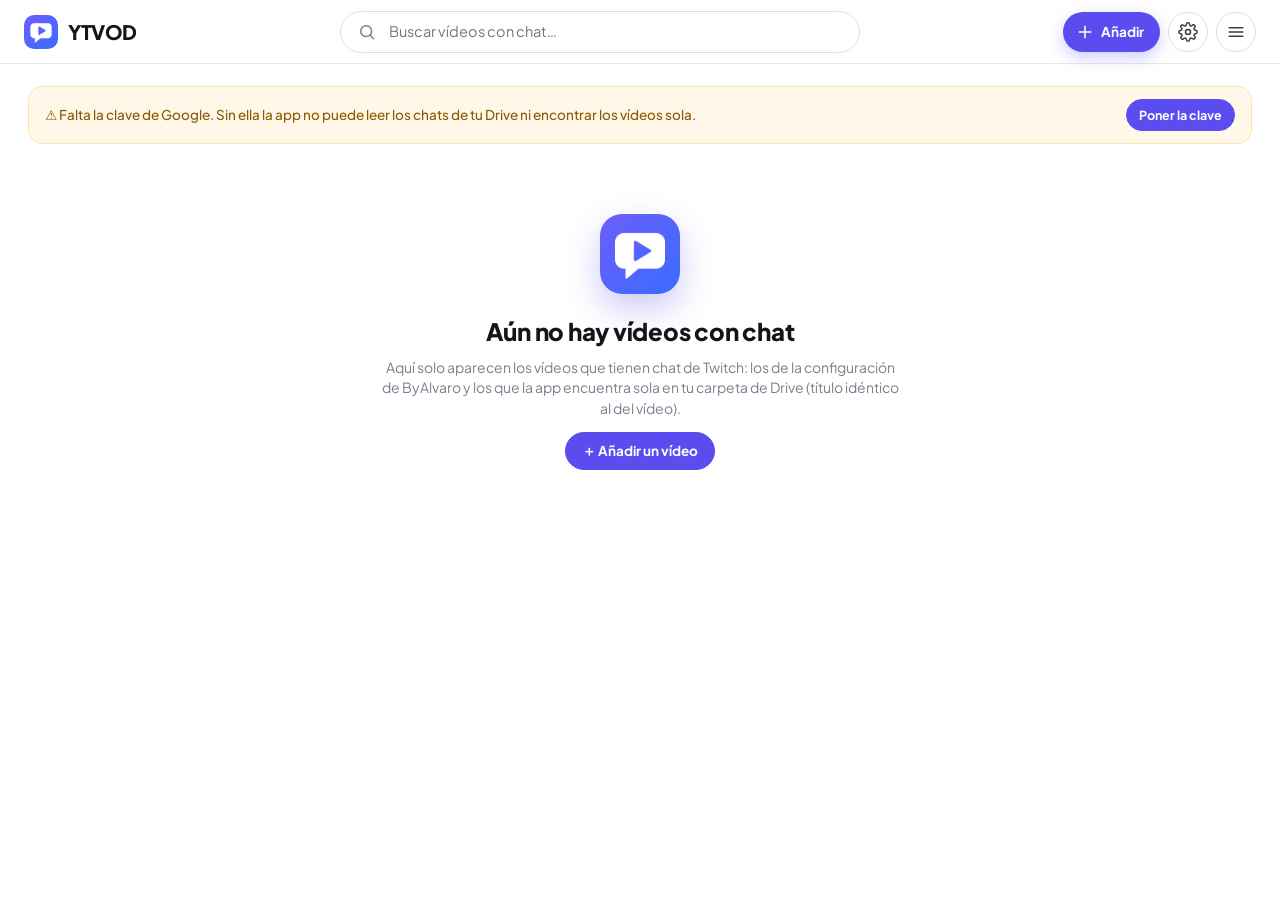
==== app/index.html @ 38740389 "YTVOD" ====
<!doctype html>
<html lang="es">
<head>
<meta charset="utf-8">
<meta name="viewport" content="width=device-width, initial-scale=1, viewport-fit=cover">
<meta name="referrer" content="strict-origin-when-cross-origin">
<meta name="theme-color" content="#ffffff">
<meta name="apple-mobile-web-app-capable" content="yes">
<meta name="mobile-web-app-capable" content="yes">
<meta name="apple-mobile-web-app-status-bar-style" content="default">
<meta name="apple-mobile-web-app-title" content="YTVOD">
<title>YTVOD</title>
<link rel="manifest" href="manifest.webmanifest">
<link rel="icon" href="icons/favicon.png">
<link rel="apple-touch-icon" href="icons/apple-touch-icon.png">
<link rel="preconnect" href="https://fonts.googleapis.com">
<link rel="stylesheet" href="https://fonts.googleapis.com/css2?family=Plus+Jakarta+Sans:wght@400;500;600;700;800&display=swap">
<link rel="stylesheet" href="host.css">
<script src="config.js"></script>
<script src="../chat-replay-youtube/shared/web.js"></script>
</head>
<body>
<div id="root">
  <header id="top">
    <a id="logo" href="#/" title="Inicio">
      <img src="icons/icon-192.png" alt=""><span>YTVOD</span>
    </a>
    <label id="sbox">
      <svg viewBox="0 0 24 24"><circle cx="11" cy="11" r="6.5"/><path d="M20 20l-4.2-4.2"/></svg>
      <input id="q" type="search" placeholder="Buscar vídeos con chat…" autocomplete="off" spellcheck="false" enterkeyhint="search">
    </label>
    <div id="acts">
      <button class="addb" id="bAdd" title="Añadir un vídeo"><svg viewBox="0 0 24 24"><path d="M12 5v14M5 12h14"/></svg><span>Añadir</span></button>
      <button class="ib" id="bSettings" title="Ajustes del chat"><svg viewBox="0 0 24 24"><circle cx="12" cy="12" r="3"/><path d="M19.4 15a1.7 1.7 0 0 0 .3 1.8l.1.1a2 2 0 1 1-2.8 2.8l-.1-.1a1.7 1.7 0 0 0-1.8-.3 1.7 1.7 0 0 0-1 1.5V21a2 2 0 1 1-4 0v-.1a1.7 1.7 0 0 0-1.1-1.5 1.7 1.7 0 0 0-1.8.3l-.1.1a2 2 0 1 1-2.8-2.8l.1-.1a1.7 1.7 0 0 0 .3-1.8 1.7 1.7 0 0 0-1.5-1H3a2 2 0 1 1 0-4h.1a1.7 1.7 0 0 0 1.5-1.1 1.7 1.7 0 0 0-.3-1.8l-.1-.1a2 2 0 1 1 2.8-2.8l.1.1a1.7 1.7 0 0 0 1.8.3H9a1.7 1.7 0 0 0 1-1.5V3a2 2 0 1 1 4 0v.1a1.7 1.7 0 0 0 1 1.5 1.7 1.7 0 0 0 1.8-.3l.1-.1a2 2 0 1 1 2.8 2.8l-.1.1a1.7 1.7 0 0 0-.3 1.8V9a1.7 1.7 0 0 0 1.5 1H21a2 2 0 1 1 0 4h-.1a1.7 1.7 0 0 0-1.5 1z"/></svg></button>
      <button class="ib" id="bMenu" title="Más"><svg viewBox="0 0 24 24"><path d="M4 7h16M4 12h16M4 17h16"/></svg></button>
    </div>
  </header>

  <main id="home" hidden></main>

  <main id="watch" hidden>
    <div id="stage">
      <div id="pcol">
        <div id="pwrap">
          <button id="fsx" title="Salir de pantalla completa"><svg viewBox="0 0 24 24"><path d="M9 4v5H4M15 4v5h5M9 20v-5H4M15 20v-5h5"/></svg></button>
          <div id="pbox"><div id="player"></div></div>
        </div>
        <canvas id="heat" hidden title="Actividad del chat · pulsa para saltar"></canvas>
        <div id="vinfo">
          <h1 id="vtitle"></h1>
          <div id="vrow">
            <div id="chan">
              <span id="avatar"></span>
              <div><div id="vchan"></div><div id="vsub">Con chat de Twitch</div></div>
            </div>
            <span class="sp"></span>
            <button class="pill" id="bChat" title="Mostrar u ocultar el chat (Alt+C)"><svg viewBox="0 0 24 24"><path d="M5 5h14a2 2 0 0 1 2 2v8a2 2 0 0 1-2 2h-6l-4 3.5V17H5a2 2 0 0 1-2-2V7a2 2 0 0 1 2-2z"/></svg><span>Chat</span></button>
            <button class="pill" id="bFs" title="Pantalla completa con el chat (F)"><svg viewBox="0 0 24 24"><path d="M4 9V4h5M20 9V4h-5M4 15v5h5M20 15v5h-5"/></svg><span>Pantalla completa</span></button>
            <button class="pill" id="bShare" title="Copiar enlace"><svg viewBox="0 0 24 24"><path d="M14 5l6 6-6 6M20 11H9a5 5 0 0 0-5 5v3"/></svg><span>Compartir</span></button>
            <a class="pill" id="bYt" target="_blank" rel="noopener" title="Abrir en YouTube"><svg viewBox="0 0 24 24"><path d="M14 4h6v6M20 4l-9 9M18 14v5a1 1 0 0 1-1 1H5a1 1 0 0 1-1-1V7a1 1 0 0 1 1-1h5"/></svg><span>YouTube</span></a>
          </div>
          <div id="vbox"></div>
        </div>
        <section id="more"></section>
      </div>
      <div id="split" title="Arrastra para cambiar el ancho del chat"></div>
      <aside id="ccol"><div id="ccard"><iframe id="panel" title="Chat de Twitch" allow="autoplay; clipboard-write" allowtransparency="true"></iframe></div></aside>
    </div>
  </main>
</div>

<div id="modal" hidden><iframe id="mframe" title="Ajustes del chat" allow="autoplay; clipboard-write"></iframe></div>
<div id="sheet" hidden></div>
<div id="toast"></div>
<div id="upd" hidden></div>

<script type="module" src="host.js"></script>
</body>
</html>
---- app/host.css ----
/* ===== YTVOD · interfaz clara (estilo de las capturas) ===== */
:root {
  --bg: #ffffff; --soft: #f6f7fb; --soft2: #eef0f7; --card: #ffffff; --fg: #14151a; --fg2: #3b3d47; --muted: #7b7f8e;
  --line: #e7e8ef; --line2: #dcdee8; --hover: #f2f3f8;
  --accent: #5b4cf0; --accent2: #4b3ce0; --accent-soft: #eeecff;
  --chat-w: 400px; --top-h: 64px; --r: 18px;
  --ui: "Plus Jakarta Sans", Inter, "Segoe UI", system-ui, -apple-system, sans-serif;
  --safe-t: env(safe-area-inset-top, 0px); --safe-b: env(safe-area-inset-bottom, 0px);
  --shadow: 0 1px 2px rgba(20,21,26,.04), 0 8px 24px rgba(20,21,26,.06);
}
* { box-sizing: border-box; -webkit-tap-highlight-color: transparent; }
html, body { margin: 0; height: 100%; background: var(--bg); color: var(--fg); overscroll-behavior: none; }
body { font: 14px/1.45 var(--ui); -webkit-font-smoothing: antialiased; }
button, input { font: inherit; color: inherit; }
button { cursor: pointer; }
a { color: inherit; }
[hidden] { display: none !important; }
svg { width: 20px; height: 20px; fill: none; stroke: currentColor; stroke-width: 1.8; stroke-linecap: round; stroke-linejoin: round; flex: none; }

#root { display: flex; flex-direction: column; height: 100%; }

/* --- Barra de arriba --- */
#top { flex: none; display: flex; align-items: center; gap: 16px; height: calc(var(--top-h) + var(--safe-t)); padding: var(--safe-t) 24px 0; background: rgba(255,255,255,.92); backdrop-filter: blur(12px); border-bottom: 1px solid var(--line); position: relative; z-index: 5; }
#logo { display: flex; align-items: center; gap: 10px; text-decoration: none; flex: none; }
#logo img { width: 34px; height: 34px; border-radius: 10px; }
#logo span { font-weight: 800; font-size: 20px; letter-spacing: -.02em; }
#sbox { flex: 1; max-width: 520px; margin: 0 auto; display: flex; align-items: center; gap: 10px; height: 42px; padding: 0 16px; border: 1px solid var(--line2); border-radius: 999px; background: var(--bg); color: var(--muted); transition: border-color .15s, box-shadow .15s; }
#sbox:focus-within { border-color: var(--accent); box-shadow: 0 0 0 4px var(--accent-soft); }
#sbox input { flex: 1; min-width: 0; border: 0; outline: 0; background: transparent; color: var(--fg); font-size: 14.5px; }
#acts { display: flex; gap: 8px; flex: none; align-items: center; }
.ib { display: grid; place-items: center; width: 40px; height: 40px; border: 1px solid var(--line2); border-radius: 50%; background: var(--bg); color: var(--fg2); transition: background .15s; }
.ib:hover { background: var(--hover); color: var(--fg); }
.addb { display: inline-flex; align-items: center; gap: 6px; height: 40px; padding: 0 16px 0 12px; border: 0; border-radius: 999px; background: var(--accent); color: #fff; font-weight: 700; font-size: 13.5px; box-shadow: 0 6px 16px rgba(91,76,240,.28); }
.addb:hover { background: var(--accent2); }

/* --- Inicio --- */
#home { flex: 1; overflow-y: auto; padding: 22px 0 calc(48px + var(--safe-b)); -webkit-overflow-scrolling: touch; }
.sec { margin: 4px 0 30px; }
.sec-h { display: flex; align-items: center; gap: 10px; padding: 0 28px 14px; }
.sec-h h2 { margin: 0; font-weight: 800; font-size: 20px; letter-spacing: -.01em; }
.sec-h .n { color: var(--muted); font-size: 13px; font-weight: 500; }
.sec-h .more { margin-left: auto; border: 1px solid var(--line2); background: var(--bg); color: var(--fg2); font-weight: 600; font-size: 12.5px; padding: 6px 12px; border-radius: 999px; }
.sec-h .more:hover { background: var(--hover); }
.row { display: grid; grid-auto-flow: column; grid-auto-columns: minmax(260px, 300px); gap: 18px; overflow-x: auto; padding: 0 28px 8px; scroll-snap-type: x proximity; scrollbar-width: thin; scrollbar-color: #d4d6e2 transparent; }
.row > * { scroll-snap-align: start; }
.grid { display: grid; grid-template-columns: repeat(auto-fill, minmax(260px, 1fr)); gap: 24px 18px; padding: 0 28px; }
.card { display: block; text-decoration: none; color: inherit; border-radius: 16px; outline: none; }
.thumb { position: relative; aspect-ratio: 16/9; border-radius: 16px; overflow: hidden; background: var(--soft2); }
.thumb img { width: 100%; height: 100%; object-fit: cover; display: block; transition: transform .3s ease; }
.card:hover .thumb img, .card:focus-visible .thumb img { transform: scale(1.04); }
.card:focus-visible .thumb { outline: 3px solid var(--accent); outline-offset: 2px; }
.dur { position: absolute; left: 8px; bottom: 8px; padding: 2px 8px; border-radius: 999px; font-size: 11.5px; font-weight: 700; background: rgba(20,21,26,.72); color: #fff; backdrop-filter: blur(4px); }
.has { position: absolute; right: 8px; top: 8px; display: flex; align-items: center; gap: 4px; padding: 3px 8px 3px 6px; border-radius: 999px; font-size: 11px; font-weight: 700; background: rgba(255,255,255,.92); color: var(--accent); }
.has svg { width: 13px; height: 13px; stroke-width: 2.2; }
.prog { position: absolute; left: 10px; right: 10px; bottom: 4px; height: 4px; border-radius: 4px; background: rgba(255,255,255,.45); overflow: hidden; }
.prog i { display: block; height: 100%; background: var(--accent); border-radius: 4px; }
.meta { display: flex; gap: 10px; padding: 11px 2px 0; }
.av { width: 36px; height: 36px; border-radius: 50%; flex: none; background: var(--accent-soft); color: var(--accent); display: grid; place-items: center; font-weight: 800; font-size: 14px; overflow: hidden; }
.av img { width: 100%; height: 100%; object-fit: cover; }
.ct { font-weight: 700; font-size: 14.5px; line-height: 1.35; display: -webkit-box; -webkit-line-clamp: 2; -webkit-box-orient: vertical; overflow: hidden; }
.cc { color: var(--muted); font-size: 12.5px; margin-top: 3px; font-weight: 500; }
.empty { margin: 70px auto; max-width: 560px; text-align: center; color: var(--fg2); padding: 0 20px; }
.empty h2 { font-weight: 800; font-size: 24px; color: var(--fg); margin: 16px 0 8px; letter-spacing: -.01em; }
.empty p { margin: 6px 0 14px; color: var(--muted); }
.empty .big { width: 80px; height: 80px; border-radius: 22px; box-shadow: 0 14px 34px rgba(91,76,240,.3); }
.notice { margin: 0 28px 20px; padding: 12px 16px; border-radius: 14px; background: #fff7e8; color: #8a5a00; border: 1px solid #fde3ad; font-size: 13.5px; display: flex; gap: 10px; align-items: center; flex-wrap: wrap; font-weight: 500; }
.notice.info { background: var(--accent-soft); color: #3d31b8; border-color: #dcd8ff; }
.chips { display: flex; gap: 8px; flex-wrap: wrap; padding: 0 28px 22px; }
.chip { border: 1px solid var(--line2); background: var(--bg); color: var(--fg2); border-radius: 999px; padding: 7px 14px; font-size: 13px; font-weight: 600; }
.chip:hover { background: var(--hover); }
.chip.on { background: var(--accent); color: #fff; border-color: var(--accent); }
.pend { padding: 0 28px; display: grid; gap: 8px; }
.pend-i { display: flex; align-items: center; gap: 10px; padding: 12px 14px; border: 1px solid var(--line); border-radius: 14px; background: var(--soft); }
.pend-i .nm { flex: 1; min-width: 0; overflow: hidden; text-overflow: ellipsis; white-space: nowrap; font-weight: 600; }
.pend-i .st { color: var(--muted); font-size: 12px; font-weight: 500; }

/* --- Botones --- */
.btn { display: inline-flex; align-items: center; justify-content: center; gap: 6px; height: 38px; padding: 0 16px; border-radius: 999px; border: 1px solid var(--line2); background: var(--bg); color: var(--fg); font-weight: 700; font-size: 13.5px; text-decoration: none; }
.btn:hover { background: var(--hover); }
.btn.p { background: var(--accent); border-color: var(--accent); color: #fff; }
.btn.p:hover { background: var(--accent2); }
.btn.sm { height: 32px; padding: 0 12px; font-size: 12.5px; }
.btn:disabled { opacity: .5; cursor: default; }

/* --- Ver vídeo --- */
#watch { flex: 1; min-height: 0; overflow-y: auto; }
#stage { display: flex; align-items: flex-start; gap: 24px; max-width: 1700px; margin: 0 auto; padding: 22px 28px 40px; }
#pcol { position: relative; flex: 1; min-width: 0; }
#pwrap { position: relative; border-radius: var(--r); overflow: hidden; background: #000; box-shadow: var(--shadow); }
#pbox { position: relative; width: 100%; aspect-ratio: 16/9; max-height: calc(100vh - var(--top-h) - var(--safe-t) - 150px); margin: 0 auto; }
#pbox iframe, #player { position: absolute; inset: 0; width: 100%; height: 100%; border: 0; }
#heat { display: block; width: 100%; height: 26px; margin-top: 8px; border-radius: 10px; cursor: pointer; background: var(--soft); }
#vinfo { padding: 16px 2px 0; }
#vtitle { margin: 0 0 14px; font-weight: 800; font-size: 21px; line-height: 1.3; letter-spacing: -.01em; }
#vrow { display: flex; align-items: center; gap: 8px; flex-wrap: wrap; }
#chan { display: flex; align-items: center; gap: 10px; min-width: 0; }
#avatar { width: 42px; height: 42px; border-radius: 50%; flex: none; background: var(--accent-soft); color: var(--accent); display: grid; place-items: center; font-weight: 800; font-size: 16px; overflow: hidden; }
#avatar img { width: 100%; height: 100%; object-fit: cover; }
#vchan { font-weight: 700; font-size: 14.5px; }
#vsub { color: var(--muted); font-size: 12.5px; font-weight: 500; }
#vrow .sp { flex: 1; }
.pill { display: inline-flex; align-items: center; gap: 7px; height: 38px; padding: 0 14px; border-radius: 999px; border: 1px solid var(--line2); background: var(--bg); color: var(--fg2); font-weight: 600; font-size: 13px; text-decoration: none; transition: background .15s; }
.pill:hover { background: var(--hover); color: var(--fg); }
.pill svg { width: 18px; height: 18px; }
.pill.on { background: var(--accent); border-color: var(--accent); color: #fff; }
#vbox { margin-top: 16px; padding: 14px 16px; border-radius: 16px; background: var(--soft); border: 1px solid var(--line); color: var(--fg2); font-size: 13px; }
#vbox:empty { display: none; }
#vbox b { color: var(--fg); }
#more { margin-top: 26px; }
#more h2 { margin: 0 0 14px; font-weight: 800; font-size: 18px; }
#more .grid { padding: 0; grid-template-columns: repeat(auto-fill, minmax(230px, 1fr)); gap: 20px 16px; }
#split { flex: none; align-self: stretch; width: 8px; margin: 0 -16px 0 -16px; cursor: col-resize; position: relative; z-index: 2; touch-action: none; border-radius: 8px; }
#split:hover, #split.drag { background: rgba(91,76,240,.15); }
#ccol { flex: none; width: var(--chat-w); position: sticky; top: 22px; height: calc(100vh - var(--top-h) - var(--safe-t) - 44px); min-height: 420px; }
#ccard { position: absolute; inset: 0; border-radius: var(--r); overflow: hidden; border: 1px solid var(--line); background: #18181b; box-shadow: var(--shadow); }
#panel { position: absolute; inset: 0; width: 100%; height: 100%; border: 0; background: transparent; color-scheme: normal; }
#stage.nochat #ccol, #stage.nochat #split { display: none; }
body.dragging iframe { pointer-events: none; }
body.dragging { cursor: col-resize; user-select: none; }

/* pantalla completa (vídeo + chat al lado) */
#stage.fs { max-width: none; margin: 0; padding: 0; gap: 0; height: 100%; background: #000; align-items: stretch; }
#stage.fs #pcol { display: flex; flex-direction: column; justify-content: center; background: #000; overflow: hidden; }
#stage.fs #pwrap { border-radius: 0; box-shadow: none; flex: 1; display: flex; }
#stage.fs #pbox { max-height: none; aspect-ratio: auto; flex: 1; height: 100%; }
#stage.fs #vinfo, #stage.fs #heat, #stage.fs #more, #stage.fs #split { display: none; }
#stage.fs #ccol { position: relative; top: 0; height: 100%; min-height: 0; }
#stage.fs #ccard { border-radius: 0; border: 0; border-left: 1px solid rgba(255,255,255,.08); box-shadow: none; }
#stage.fs #fsx { display: grid; }
#fsx { display: none; position: absolute; top: 12px; left: 12px; z-index: 3; width: 38px; height: 38px; place-items: center; border-radius: 12px; border: 0; background: rgba(0,0,0,.55); color: #fff; opacity: 0; transition: opacity .2s; }
#stage.fs #pcol:hover #fsx { opacity: .9; }

/* tablet en horizontal / pantallas medianas */
@media (max-width: 1180px) and (min-width: 901px) { :root { --chat-w: 340px; } #stage { padding: 18px 18px 32px; gap: 18px; } }

/* móvil / iPad en vertical: vídeo arriba y chat debajo, sin barras extra */
@media (max-width: 900px) and (orientation: portrait), (max-width: 620px) {
  #top { gap: 8px; padding-left: 12px; padding-right: 10px; }
  #logo span, .addb span { display: none; }
  #logo img { width: 32px; height: 32px; }
  #sbox { min-width: 0; height: 38px; padding: 0 12px; }
  #acts { gap: 6px; }
  .ib, .addb { width: 36px; height: 36px; padding: 0; justify-content: center; }
  .pend-i { flex-wrap: wrap; }
  .pend-i .nm { flex-basis: 100%; }
  #watch { overflow: hidden; }
  #stage { flex-direction: column; align-items: stretch; height: 100%; gap: 0; padding: 0; }
  #pcol { flex: none; }
  #pwrap { border-radius: 0; box-shadow: none; }
  #pbox { max-height: none; }
  #heat { margin: 0; border-radius: 0; height: 18px; }
  #vinfo { padding: 10px 12px; }
  #vtitle { font-size: 15.5px; margin-bottom: 8px; display: -webkit-box; -webkit-line-clamp: 2; -webkit-box-orient: vertical; overflow: hidden; }
  #avatar { width: 32px; height: 32px; font-size: 13px; }
  #vsub, #vbox, #more { display: none; }
  .pill span { display: none; }
  .pill { padding: 0; width: 36px; height: 36px; justify-content: center; }
  #split { display: none; }
  #ccol { position: relative; top: 0; flex: 1; width: auto !important; height: auto; min-height: 0; padding-bottom: var(--safe-b); }
  #ccard { border-radius: 0; border: 0; border-top: 1px solid var(--line); box-shadow: none; }
  .row { grid-auto-columns: minmax(230px, 80vw); padding: 0 14px 6px; gap: 12px; }
  .grid { padding: 0 14px; grid-template-columns: repeat(auto-fill, minmax(240px, 1fr)); }
  .sec-h, .chips { padding-left: 14px; padding-right: 14px; }
  .notice { margin: 0 14px 18px; }
  .pend { padding: 0 14px; }
}
/* móvil en horizontal: vídeo y chat lado a lado, a pantalla completa */
@media (max-height: 520px) and (orientation: landscape) {
  body.watching #top { display: none; }
  #watch { overflow: hidden; }
  #stage { height: 100%; max-width: none; padding: 0; gap: 0; align-items: stretch; }
  #pcol { display: flex; flex-direction: column; justify-content: center; background: #000; }
  #pwrap { border-radius: 0; box-shadow: none; }
  #pbox { max-height: 100vh; }
  #vinfo, #heat, #more, #split { display: none; }
  #ccol { position: relative; top: 0; height: 100%; min-height: 0; width: min(var(--chat-w), 42vw) !important; }
  #ccard { border-radius: 0; border: 0; box-shadow: none; }
}

/* --- Ajustes (ventana de la extensión) --- */
#modal { position: fixed; inset: 0; z-index: 50; display: grid; place-items: center; background: rgba(20,21,26,0); transition: background .18s ease; }
#modal.open { background: rgba(20,21,26,.45); backdrop-filter: blur(2px); }
#mframe { width: min(1180px, 94vw); height: min(840px, 90vh); border: 0; border-radius: 18px; background: transparent; box-shadow: 0 30px 80px rgba(0,0,0,.35); opacity: 0; transform: translateY(10px) scale(.985); transition: opacity .18s ease, transform .2s cubic-bezier(.2,.8,.2,1); color-scheme: normal; }
#modal.open #mframe { opacity: 1; transform: none; }
@media (max-width: 760px) { #mframe { width: 100vw; height: 100%; border-radius: 0; } }

/* --- Hojas (añadir vídeo, menú, clave) --- */
#sheet { position: fixed; inset: 0; z-index: 40; display: grid; place-items: center; background: rgba(20,21,26,.4); backdrop-filter: blur(2px); padding: 16px; }
.sh { width: min(540px, 100%); max-height: 88vh; overflow: auto; background: var(--bg); border-radius: 22px; box-shadow: 0 30px 80px rgba(20,21,26,.25); padding: 22px; animation: shin .2s cubic-bezier(.2,.8,.2,1); }
@keyframes shin { from { opacity: 0; transform: translateY(8px) scale(.985); } to { opacity: 1; transform: none; } }
.sh h3 { margin: 0 0 6px; font-weight: 800; font-size: 20px; letter-spacing: -.01em; }
.sh p { margin: 6px 0 14px; color: var(--muted); font-size: 13.5px; }
.sh .inp { width: 100%; height: 44px; padding: 0 16px; border-radius: 999px; border: 1px solid var(--line2); background: var(--bg); color: var(--fg); outline: none; font-size: 14.5px; }
.sh .inp:focus { border-color: var(--accent); box-shadow: 0 0 0 4px var(--accent-soft); }
.sh .acts { display: flex; gap: 8px; justify-content: flex-end; margin-top: 16px; flex-wrap: wrap; }
.sh .mi { display: flex; align-items: center; gap: 14px; width: 100%; padding: 12px; border: 0; border-radius: 14px; background: transparent; text-align: left; color: var(--fg); font-weight: 600; }
.sh .mi:hover { background: var(--hover); }
.sh .mi .ico { width: 38px; height: 38px; border-radius: 12px; display: grid; place-items: center; background: var(--accent-soft); color: var(--accent); font-size: 17px; flex: none; }
.sh .mi small { display: block; color: var(--muted); font-size: 12px; font-weight: 500; }
.sh .brand { display: flex; align-items: center; gap: 12px; margin-bottom: 10px; }
.sh .brand img { width: 44px; height: 44px; border-radius: 12px; }
.sh .kv { display: grid; grid-template-columns: auto 1fr; gap: 6px 16px; font-size: 13.5px; color: var(--fg2); margin: 10px 0; }
.sh .kv b { color: var(--muted); font-weight: 600; }
.sign { font-weight: 800; letter-spacing: .06em; color: var(--accent); font-size: 12.5px; }
.err { color: #d0402b; font-size: 13px; margin-top: 8px; font-weight: 500; }

/* --- Avisos --- */
#toast { position: fixed; left: 50%; bottom: calc(24px + var(--safe-b)); transform: translate(-50%, 20px); background: var(--fg); color: #fff; padding: 10px 18px; border-radius: 999px; font-weight: 600; font-size: 13.5px; opacity: 0; pointer-events: none; transition: .2s; z-index: 60; max-width: 90vw; text-align: center; box-shadow: 0 10px 30px rgba(0,0,0,.2); }
#toast.on { opacity: 1; transform: translate(-50%, 0); }
#upd { position: fixed; top: calc(var(--top-h) + var(--safe-t) + 12px); right: 16px; z-index: 45; width: 360px; max-width: calc(100vw - 32px); background: var(--bg); border: 1px solid var(--line); border-radius: 18px; box-shadow: 0 20px 50px rgba(20,21,26,.18); padding: 16px; animation: shin .25s; }
#upd .t { font-weight: 800; display: flex; gap: 10px; align-items: center; }
#upd .ic { width: 28px; height: 28px; border-radius: 9px; background: var(--accent); color: #fff; display: grid; place-items: center; flex: none; font-weight: 800; }
#upd.ok .ic { background: #1f9d55; }
#upd .sum { background: var(--accent-soft); color: #3d31b8; border-radius: 12px; padding: 9px 12px; font-weight: 600; font-size: 12.5px; margin: 12px 0 4px; }
#upd .a { display: flex; gap: 8px; margin-top: 12px; justify-content: flex-end; }
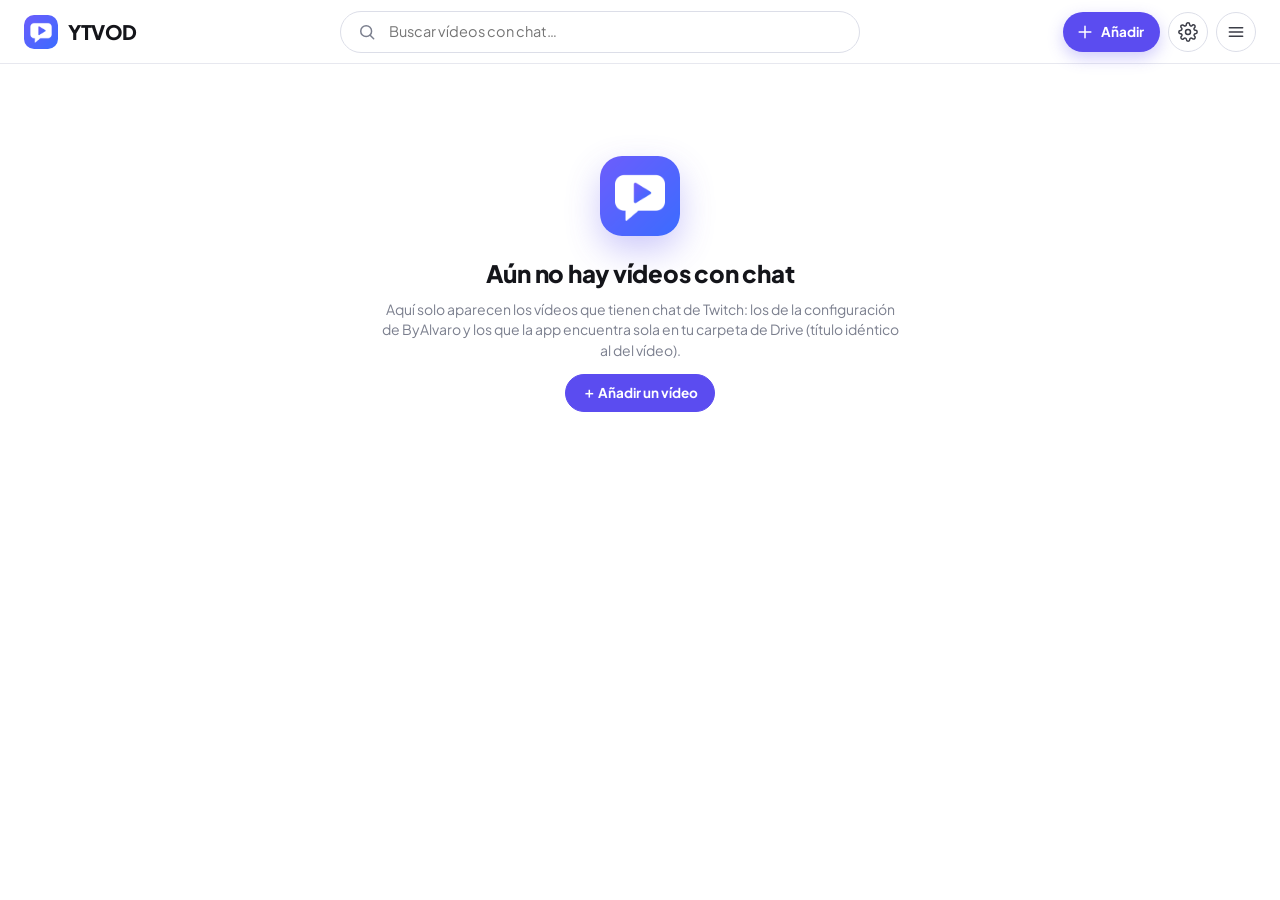
==== commit 9c36fbc4: "YTVOD" ====
--- a/app/index.html
+++ b/app/index.html
@@ -17,7 +17,27 @@
 <link rel="stylesheet" href="https://fonts.googleapis.com/css2?family=Plus+Jakarta+Sans:wght@400;500;600;700;800&display=swap">
 <link rel="stylesheet" href="host.css">
 <script src="config.js"></script>
-<script src="../chat-replay-youtube/shared/web.js"></script>
+<script>
+/* Usa el chat de la extensión desde su repositorio (CHAT-DE-YT): así, cuando publicas una versión nueva de la extensión, la app la coge sola.
+   Si allí aún no está (o es más vieja), usa la copia que va con la app. */
+(function () {
+  function info(base) {
+    try {
+      var x = new XMLHttpRequest(); x.open('GET', base + 'manifest.json?t=' + Date.now(), false); x.send();
+      if (x.status !== 200) return null;
+      var v = JSON.parse(x.responseText).version;
+      var w = new XMLHttpRequest(); w.open('GET', base + 'shared/web.js?t=' + Date.now(), false); w.send();
+      return w.status === 200 ? v : null;
+    } catch (e) { return null; }
+  }
+  function cmp(a, b) { a = a.split('.'); b = b.split('.'); for (var i = 0; i < Math.max(a.length, b.length); i++) { var d = (+a[i] || 0) - (+b[i] || 0); if (d) return d; } return 0; }
+  var C = window.CHAT_REPLAY || {}, list = C.extPaths || ['/CHAT-DE-YT/chat-replay-youtube/', '../chat-replay-youtube/'];
+  var best = null, bestV = null;
+  for (var i = 0; i < list.length; i++) { var u = new URL(list[i], location.href).href, v = info(u); if (v && (!bestV || cmp(v, bestV) > 0)) { best = u; bestV = v; } }
+  window.TCR_EXT = best || new URL('../chat-replay-youtube/', location.href).href;
+  document.write('<script src="' + window.TCR_EXT + 'shared/web.js"><\/script>');
+})();
+</script>
 </head>
 <body>
 <div id="root">
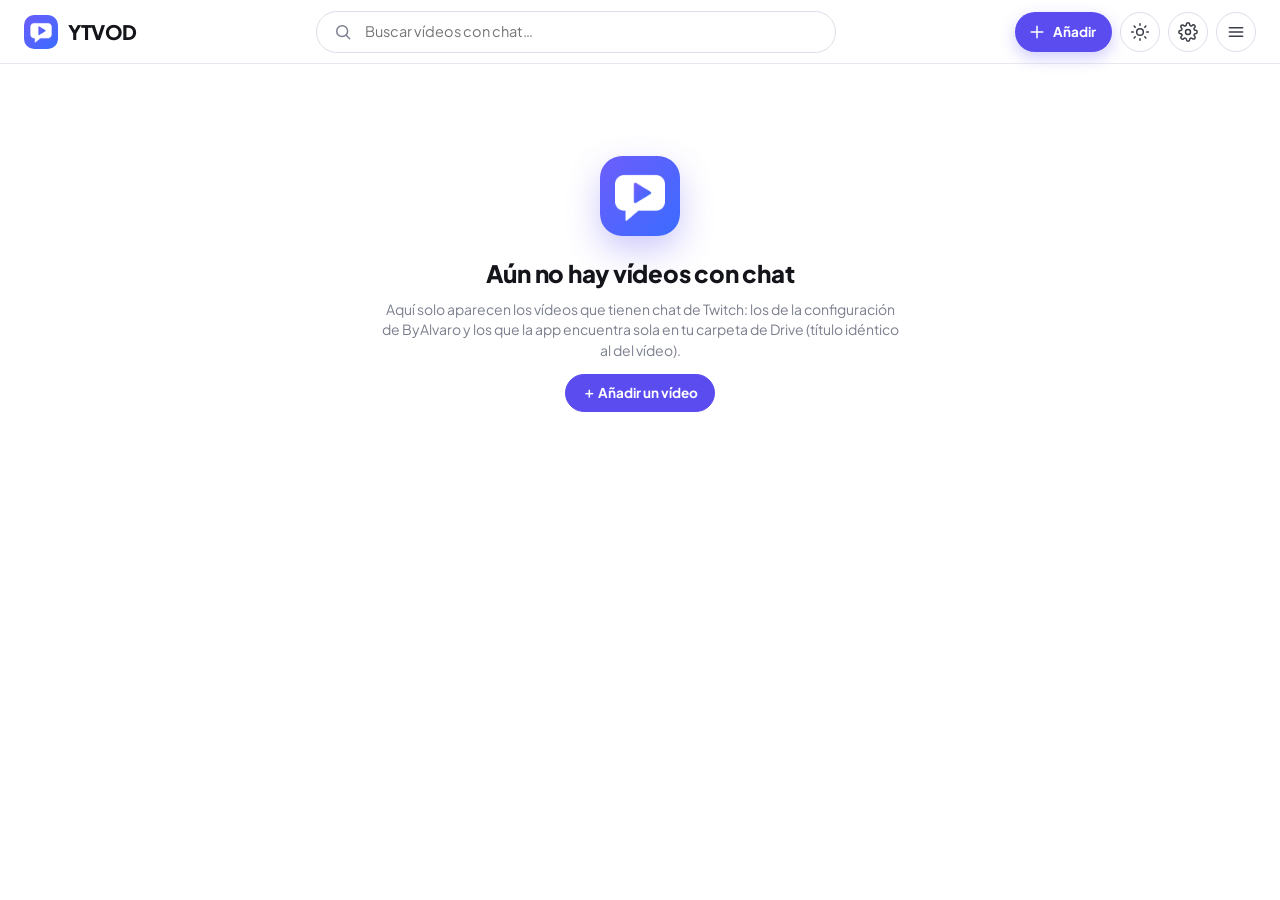
==== commit 07237dc1: "YTVOD" ====
--- a/app/index.html
+++ b/app/index.html
@@ -10,6 +10,14 @@
 <meta name="apple-mobile-web-app-status-bar-style" content="default">
 <meta name="apple-mobile-web-app-title" content="YTVOD">
 <title>YTVOD</title>
+<script>
+/* tema antes de pintar nada (sin destello): 'light', 'dark' o 'auto' (el del sistema) */
+(function () {
+  var t = 'auto'; try { t = JSON.parse(localStorage.getItem('tcr_app_theme')) || 'auto'; } catch (e) {}
+  var dark = t === 'dark' || (t === 'auto' && matchMedia('(prefers-color-scheme: dark)').matches);
+  document.documentElement.dataset.theme = dark ? 'dark' : 'light';
+})();
+</script>
 <link rel="manifest" href="manifest.webmanifest">
 <link rel="icon" href="icons/favicon.png">
 <link rel="apple-touch-icon" href="icons/apple-touch-icon.png">
@@ -51,6 +59,7 @@
     </label>
     <div id="acts">
       <button class="addb" id="bAdd" title="Añadir un vídeo"><svg viewBox="0 0 24 24"><path d="M12 5v14M5 12h14"/></svg><span>Añadir</span></button>
+      <button class="ib" id="bTheme" title="Modo claro / oscuro"><svg class="sun" viewBox="0 0 24 24"><circle cx="12" cy="12" r="4"/><path d="M12 2v2M12 20v2M4.9 4.9l1.4 1.4M17.7 17.7l1.4 1.4M2 12h2M20 12h2M4.9 19.1l1.4-1.4M17.7 6.3l1.4-1.4"/></svg><svg class="moon" viewBox="0 0 24 24"><path d="M20 14.5A8 8 0 0 1 9.5 4a8 8 0 1 0 10.5 10.5z"/></svg></button>
       <button class="ib" id="bSettings" title="Ajustes del chat"><svg viewBox="0 0 24 24"><circle cx="12" cy="12" r="3"/><path d="M19.4 15a1.7 1.7 0 0 0 .3 1.8l.1.1a2 2 0 1 1-2.8 2.8l-.1-.1a1.7 1.7 0 0 0-1.8-.3 1.7 1.7 0 0 0-1 1.5V21a2 2 0 1 1-4 0v-.1a1.7 1.7 0 0 0-1.1-1.5 1.7 1.7 0 0 0-1.8.3l-.1.1a2 2 0 1 1-2.8-2.8l.1-.1a1.7 1.7 0 0 0 .3-1.8 1.7 1.7 0 0 0-1.5-1H3a2 2 0 1 1 0-4h.1a1.7 1.7 0 0 0 1.5-1.1 1.7 1.7 0 0 0-.3-1.8l-.1-.1a2 2 0 1 1 2.8-2.8l.1.1a1.7 1.7 0 0 0 1.8.3H9a1.7 1.7 0 0 0 1-1.5V3a2 2 0 1 1 4 0v.1a1.7 1.7 0 0 0 1 1.5 1.7 1.7 0 0 0 1.8-.3l.1-.1a2 2 0 1 1 2.8 2.8l-.1.1a1.7 1.7 0 0 0-.3 1.8V9a1.7 1.7 0 0 0 1.5 1H21a2 2 0 1 1 0 4h-.1a1.7 1.7 0 0 0-1.5 1z"/></svg></button>
       <button class="ib" id="bMenu" title="Más"><svg viewBox="0 0 24 24"><path d="M4 7h16M4 12h16M4 17h16"/></svg></button>
     </div>
--- a/app/host.css
+++ b/app/host.css
@@ -8,6 +8,24 @@
   --safe-t: env(safe-area-inset-top, 0px); --safe-b: env(safe-area-inset-bottom, 0px);
   --shadow: 0 1px 2px rgba(20,21,26,.04), 0 8px 24px rgba(20,21,26,.06);
 }
+/* modo oscuro: elegido a mano o automático (según el sistema) */
+html[data-theme="dark"] {
+  --bg: #0f1014; --soft: #17181d; --soft2: #1e2027; --card: #17181d; --fg: #f2f3f7; --fg2: #c9cbd4; --muted: #8b8fa0;
+  --line: #23252d; --line2: #2e3039; --hover: #1c1e25;
+  --accent: #7b6dff; --accent2: #6a5bff; --accent-soft: rgba(123,109,255,.16);
+  --shadow: 0 1px 2px rgba(0,0,0,.3), 0 8px 24px rgba(0,0,0,.35);
+  color-scheme: dark;
+}
+html[data-theme="dark"] #top { background: rgba(15,16,20,.9); }
+html[data-theme="dark"] .has { background: rgba(15,16,20,.85); color: #b4abff; }
+html[data-theme="dark"] .notice { background: rgba(240,179,74,.1); color: #f3d08b; border-color: rgba(240,179,74,.28); }
+html[data-theme="dark"] .notice.info, html[data-theme="dark"] #upd .sum { color: #cdc7ff; border-color: rgba(123,109,255,.3); }
+html[data-theme="dark"] #toast { background: #f2f3f7; color: #14151a; }
+html[data-theme="dark"] .row { scrollbar-color: #33353f transparent; }
+html[data-theme="dark"] .addb { box-shadow: 0 6px 16px rgba(123,109,255,.25); }
+#bTheme .moon { display: none; }
+html[data-theme="dark"] #bTheme .sun { display: none; }
+html[data-theme="dark"] #bTheme .moon { display: block; }
 * { box-sizing: border-box; -webkit-tap-highlight-color: transparent; }
 html, body { margin: 0; height: 100%; background: var(--bg); color: var(--fg); overscroll-behavior: none; }
 body { font: 14px/1.45 var(--ui); -webkit-font-smoothing: antialiased; }
@@ -130,6 +148,22 @@
 #fsx { display: none; position: absolute; top: 12px; left: 12px; z-index: 3; width: 38px; height: 38px; place-items: center; border-radius: 12px; border: 0; background: rgba(0,0,0,.55); color: #fff; opacity: 0; transition: opacity .2s; }
 #stage.fs #pcol:hover #fsx { opacity: .9; }
 
+/* pantalla completa propia (iPad / iPhone / app instalada): todo el hueco para el vídeo y el chat */
+body.pfs #top { display: none; }
+body.pfs #watch { overflow: hidden; }
+body.pfs #stage { position: fixed; inset: 0; z-index: 30; max-width: none; margin: 0; padding: env(safe-area-inset-top, 0px) env(safe-area-inset-right, 0px) env(safe-area-inset-bottom, 0px) env(safe-area-inset-left, 0px); gap: 0; height: 100%; background: #000; align-items: stretch; flex-direction: row; }
+body.pfs #stage #pcol { flex: 1; }
+body.pfs #stage #ccol { flex: none; width: min(var(--chat-w), 40vw) !important; }
+body.pfs #fsx { display: grid; opacity: .85; }
+body.pfs #stage #ccol { position: relative; top: 0; height: auto; min-height: 0; }
+@media (orientation: portrait) {
+  body.pfs #stage { flex-direction: column; }
+  body.pfs #stage #pcol { flex: none; display: block; }
+  body.pfs #stage.fs #pwrap { display: block; }
+  body.pfs #stage.fs #pbox { aspect-ratio: 16/9; height: auto; flex: none; }
+  body.pfs #stage #ccol { flex: 1; width: auto !important; }
+}
+
 /* tablet en horizontal / pantallas medianas */
 @media (max-width: 1180px) and (min-width: 901px) { :root { --chat-w: 340px; } #stage { padding: 18px 18px 32px; gap: 18px; } }
 
@@ -177,6 +211,8 @@
   #ccard { border-radius: 0; border: 0; box-shadow: none; }
 }
 
+@media (max-width: 480px) { #bTheme { display: none; } }
+
 /* --- Ajustes (ventana de la extensión) --- */
 #modal { position: fixed; inset: 0; z-index: 50; display: grid; place-items: center; background: rgba(20,21,26,0); transition: background .18s ease; }
 #modal.open { background: rgba(20,21,26,.45); backdrop-filter: blur(2px); }
